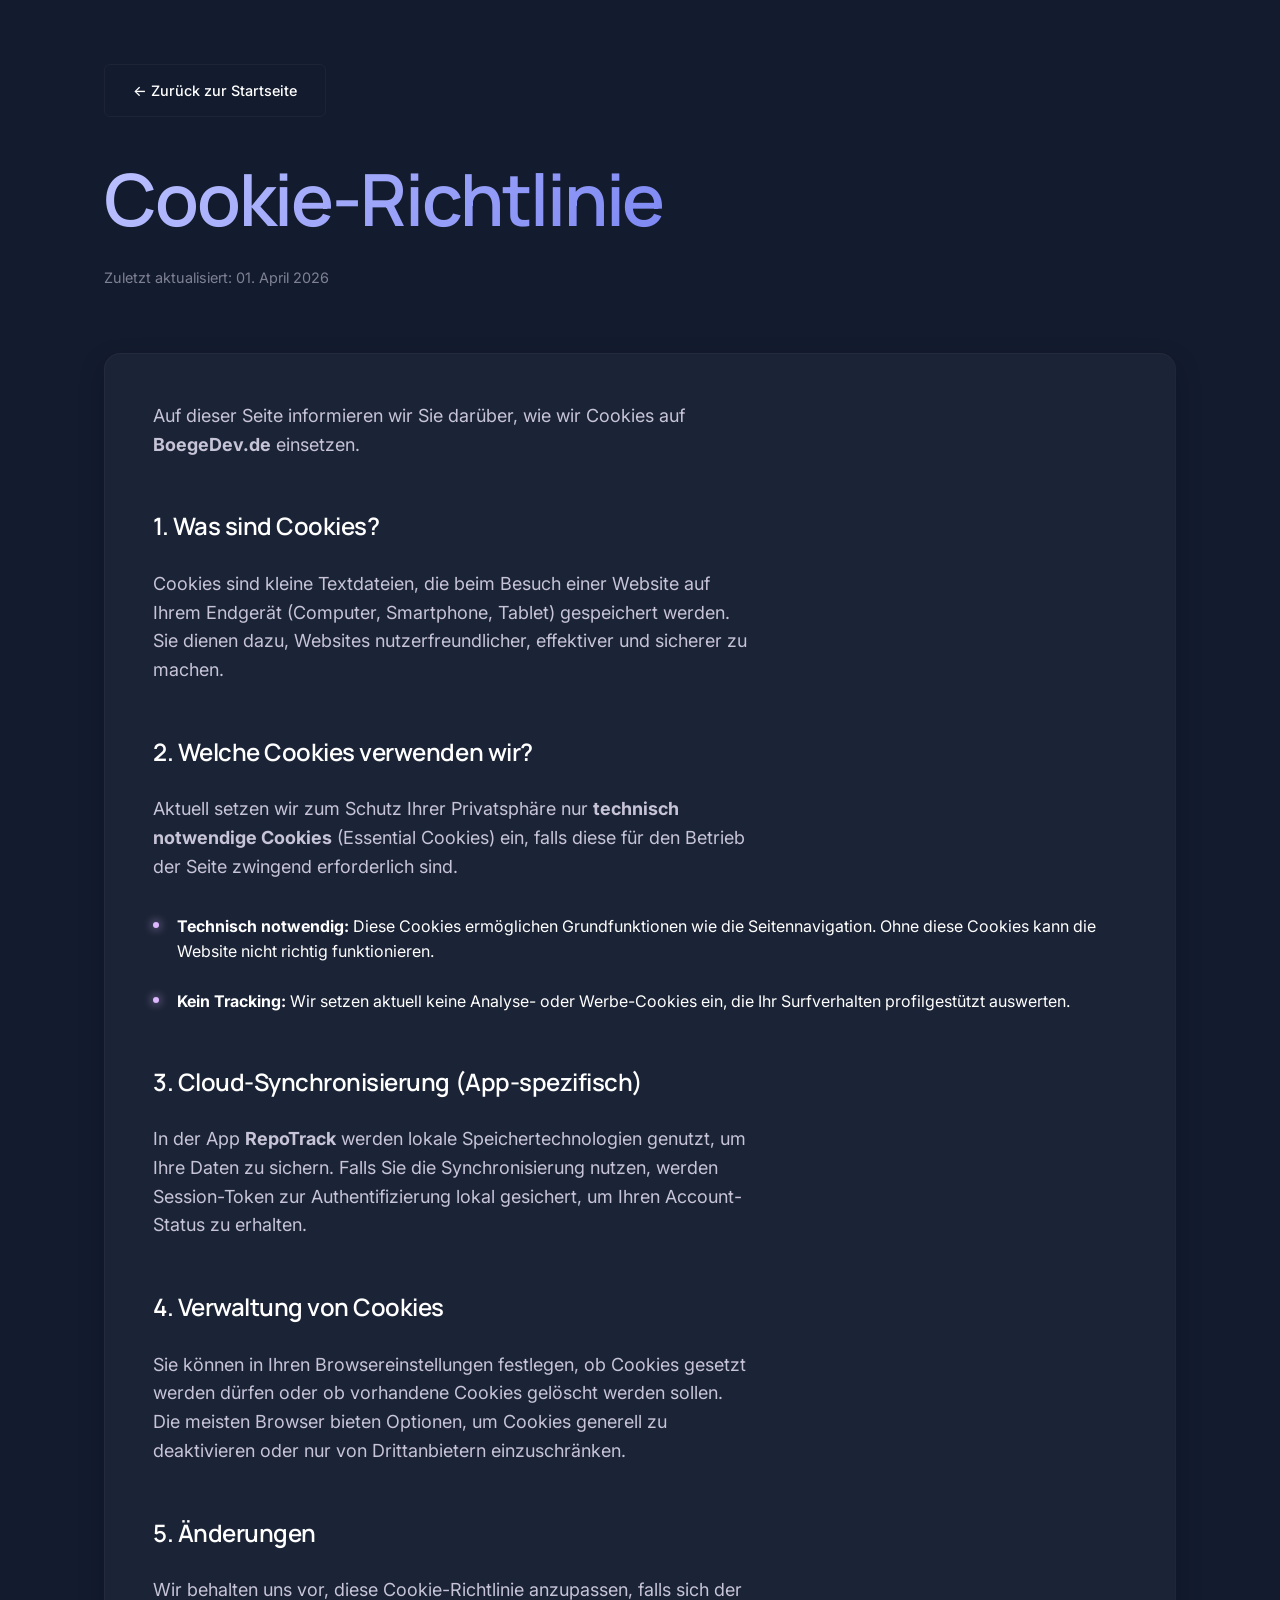
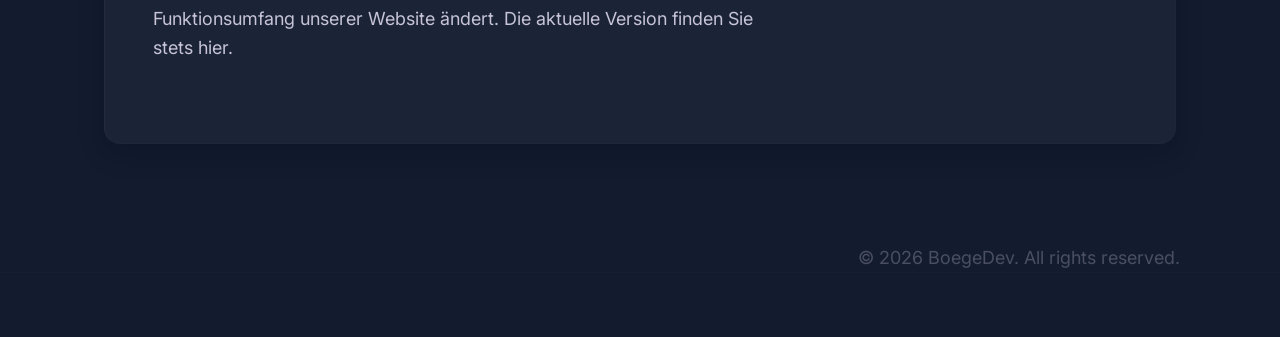
==== cookies.html @ b2dec090 "refactor: simplify footer and move legal info to separate pages" ====
<!DOCTYPE html>
<html lang="de">

<head>
    <meta charset="UTF-8">
    <meta name="viewport" content="width=device-width, initial-scale=1.0">
    <title>Cookie Policy | BoegeDev</title>
    <link rel="stylesheet" href="style.css">
    <meta name="description" content="Cookie-Richtlinie für BoegeDev. Erfahren Sie, wie wir Cookies verwenden.">
</head>

<body class="surface-low">

    <header class="section" style="padding-bottom: 2rem; padding-top: 4rem;">
        <div class="container">
            <a href="index.html" class="btn btn-secondary" style="margin-bottom: 2rem; font-size: 0.9rem;">&larr; Zurück zur Startseite</a>
            <h1 class="gradient-text">Cookie-Richtlinie</h1>
            <p style="font-size: 0.9rem; opacity: 0.6;">Zuletzt aktualisiert: 01. April 2026</p>
        </div>
    </header>

    <main class="section" style="padding-top: 0;">
        <div class="container">
            <div class="glass" style="padding: 3rem;">
                <p>Auf dieser Seite informieren wir Sie darüber, wie wir Cookies auf <strong>BoegeDev.de</strong> einsetzen.</p>

                <h2 style="font-size: 1.5rem; margin-top: 3rem;">1. Was sind Cookies?</h2>
                <p>Cookies sind kleine Textdateien, die beim Besuch einer Website auf Ihrem Endgerät (Computer, Smartphone, Tablet) gespeichert werden. Sie dienen dazu, Websites nutzerfreundlicher, effektiver und sicherer zu machen.</p>

                <h2 style="font-size: 1.5rem; margin-top: 3rem;">2. Welche Cookies verwenden wir?</h2>
                <p>Aktuell setzen wir zum Schutz Ihrer Privatsphäre nur <strong>technisch notwendige Cookies</strong> (Essential Cookies) ein, falls diese für den Betrieb der Seite zwingend erforderlich sind.</p>
                <ul class="features-list" style="margin-top: 1rem;">
                    <li><strong>Technisch notwendig:</strong> Diese Cookies ermöglichen Grundfunktionen wie die Seitennavigation. Ohne diese Cookies kann die Website nicht richtig funktionieren.</li>
                    <li><strong>Kein Tracking:</strong> Wir setzen aktuell keine Analyse- oder Werbe-Cookies ein, die Ihr Surfverhalten profilgestützt auswerten.</li>
                </ul>

                <h2 style="font-size: 1.5rem; margin-top: 3rem;">3. Cloud-Synchronisierung (App-spezifisch)</h2>
                <p>In der App <strong>RepoTrack</strong> werden lokale Speichertechnologien genutzt, um Ihre Daten zu sichern. Falls Sie die Synchronisierung nutzen, werden Session-Token zur Authentifizierung lokal gesichert, um Ihren Account-Status zu erhalten.</p>

                <h2 style="font-size: 1.5rem; margin-top: 3rem;">4. Verwaltung von Cookies</h2>
                <p>Sie können in Ihren Browsereinstellungen festlegen, ob Cookies gesetzt werden dürfen oder ob vorhandene Cookies gelöscht werden sollen. Die meisten Browser bieten Optionen, um Cookies generell zu deaktivieren oder nur von Drittanbietern einzuschränken.</p>

                <h2 style="font-size: 1.5rem; margin-top: 3rem;">5. Änderungen</h2>
                <p>Wir behalten uns vor, diese Cookie-Richtlinie anzupassen, falls sich der Funktionsumfang unserer Website ändert. Die aktuelle Version finden Sie stets hier.</p>
            </div>
        </div>
    </main>

    <footer class="site-footer" style="padding: 2rem 0;">
        <div class="container">
            <div class="copyright" style="text-align: center;">
                <p>&copy; 2026 BoegeDev. All rights reserved.</p>
            </div>
        </div>
    </footer>

</body>

</html>
---- style.css ----
@import url('https://fonts.googleapis.com/css2?family=Inter:ital,opsz,wght@0,14..32,100..900;1,14..32,100..900&family=Manrope:wght@200..800&display=swap');

:root {
  /* Colors */
  --surface: #0b1326;
  --surface-container-low: #131b2e;
  --surface-container-high: #222a3d;
  --surface-container-highest: #2d3449;
  --surface-bright: #1c2642;
  --primary: #bdc2ff;
  --primary-container: #7c87f3;
  --on-primary: #030612;
  --on-surface: #ffffff;
  --on-surface-variant: #c7c4d7;
  --outline-variant: #464554;
  --secondary: #ddb7ff;

  /* Typography */
  --font-display: 'Manrope', sans-serif;
  --font-body: 'Inter', sans-serif;
  
  /* Shadows */
  --ambient-shadow: 0 10px 25px rgba(6, 14, 32, 0.3);
  
  /* Border radius */
  --radius-md: 0.375rem;
  --radius-lg: 1rem;
}

* {
  box-sizing: border-box;
  margin: 0;
  padding: 0;
}

body {
  background-color: var(--surface);
  color: var(--on-surface);
  font-family: var(--font-body);
  font-size: 1rem;
  line-height: 1.6;
  -webkit-font-smoothing: antialiased;
  overflow-x: hidden;
}

/* Typography styles */
h1, h2, h3, h4 {
  font-family: var(--font-display);
  font-weight: 600;
  margin-bottom: 1.5rem;
}

h1 {
  font-size: 4.5rem;
  line-height: 1.2;
  letter-spacing: -0.03em;
  padding: 0.1em 0;
  margin-bottom: 1rem;
  background: linear-gradient(135deg, #ffffff 0%, var(--primary) 100%);
  -webkit-background-clip: text;
  background-clip: text;
  -webkit-text-fill-color: transparent;
  width: fit-content;
}

h2 {
  font-size: 3.5rem;
  letter-spacing: -0.02em;
}

p {
  color: var(--on-surface-variant);
  font-size: 1.125rem;
  max-width: 600px;
  margin-bottom: 2rem;
}

/* Layout Utilities */
.container {
  max-width: 1200px;
  margin: 0 auto;
  padding: 0 5%;
}

.section {
  padding-top: 4rem;
  padding-bottom: 4rem;
}

/* No-Line Rule & Surfaces */
.surface-low {
  background-color: var(--surface-container-low);
}

.surface-high {
  background-color: var(--surface-container-high);
}

.surface-highest {
  background-color: var(--surface-container-highest);
}

/* Glass & Gradients */
.glass {
  background-color: rgba(34, 42, 61, 0.6); /* surface-container-high @ 60% */
  backdrop-filter: blur(20px);
  -webkit-backdrop-filter: blur(20px);
  border-top: 1px solid rgba(70, 69, 84, 0.2); /* Ghost border highlight */
  border-left: 1px solid rgba(70, 69, 84, 0.2);
  border-right: 1px solid rgba(70, 69, 84, 0.1);
  border-bottom: 1px solid rgba(70, 69, 84, 0.1);
  box-shadow: var(--ambient-shadow);
  border-radius: var(--radius-lg);
}

.gradient-text {
  background: linear-gradient(135deg, var(--primary) 0%, var(--primary-container) 100%);
  -webkit-background-clip: text;
  background-clip: text;
  -webkit-text-fill-color: transparent;
}

/* Buttons */
.btn {
  display: inline-flex;
  align-items: center;
  justify-content: center;
  padding: 0.875rem 1.75rem;
  border-radius: var(--radius-md);
  font-weight: 500;
  font-size: 1rem;
  cursor: pointer;
  transition: all 0.3s cubic-bezier(0.25, 0.46, 0.45, 0.94);
  text-decoration: none;
  font-family: var(--font-body);
  border: none;
}

.btn-primary {
  background: linear-gradient(135deg, var(--primary) 0%, var(--primary-container) 100%);
  color: var(--on-primary);
}

.btn-primary:hover {
  transform: translateY(-2px);
  box-shadow: 0 10px 20px rgba(124, 135, 243, 0.3);
}

.btn-secondary {
  background-color: transparent;
  color: var(--on-surface);
  border: 1px solid rgba(70, 69, 84, 0.2); /* Ghost Border @ 20% */
}

.btn-secondary:hover {
  background-color: var(--surface-container-high);
  border-color: rgba(70, 69, 84, 0.4);
}

/* Specific Sections */

/* Hero */
.hero {
  min-height: 70vh;
  display: flex;
  align-items: center;
  position: relative;
  overflow: hidden;
  padding-top: 6rem;
  padding-bottom: 2rem;
}

/* Asymmetry in Hero */
.hero .container {
  display: flex;
  flex-direction: column;
  align-items: flex-start;
  position: relative;
  z-index: 2;
}

.hero p {
  font-size: 1.25rem;
  max-width: 700px;
  margin-top: 1rem;
}

.hero::after {
  content: '';
  position: absolute;
  top: 10%;
  right: -10%;
  width: 60vw;
  height: 60vw;
  background: radial-gradient(circle, rgba(124,135,243,0.15) 0%, rgba(11,19,38,0) 70%);
  border-radius: 50%;
  z-index: 1;
  pointer-events: none;
}

/* Featured Project */
.featured-project {
  position: relative;
  z-index: 2;
}

.project-card {
  display: grid;
  grid-template-columns: 1fr 1.2fr;
  gap: 2rem;
  padding: 2.5rem;
  margin-top: 2rem;
}

/* Override padding for smaller screens */
@media (max-width: 992px) {
  .project-card {
    grid-template-columns: 1fr;
    padding: 1.5rem;
    gap: 1.5rem;
  }
}

.project-content {
  display: flex;
  flex-direction: column;
  justify-content: flex-start;
}

.project-logo-custom {
  font-family: var(--font-display);
  font-weight: 800;
  font-size: 3rem;
  letter-spacing: -0.03em;
  margin-bottom: 2.5rem;
  margin-top: 0;
  display: flex;
  align-items: center;
  white-space: nowrap;
}

.logo-repo {
  color: #fff;
}

.logo-track {
  color: #5865f2; /* A more vibrant, saturated blue */
}

.features-list {
  list-style: none;
  margin-top: 1.5rem;
}

.features-list li {
  margin-bottom: 1.5rem;
  position: relative;
  padding-left: 1.5rem;
}

.features-list li::before {
  content: '';
  position: absolute;
  left: 0;
  top: 8px;
  width: 6px;
  height: 6px;
  background-color: var(--secondary);
  border-radius: 50%;
  box-shadow: 0 0 10px var(--secondary);
}

.features-list h4 {
  font-family: var(--font-body);
  color: var(--on-surface);
  font-size: 1.125rem;
  margin-bottom: 0.25rem;
}

.features-list p {
  font-size: 0.95rem;
  margin-bottom: 0;
  color: var(--on-surface-variant);
}

.project-preview {
  display: flex;
  align-items: center;
  justify-content: center;
  position: relative;
}

.project-preview img.app-screenshot {
  width: 100%;
  border-radius: var(--radius-lg);
  box-shadow: 0 16px 32px rgba(0, 0, 0, 0.4), 0 0 0 1px rgba(255, 255, 255, 0.05);
  border: 6px solid var(--surface-container-highest);
  transition: transform 0.3s ease, box-shadow 0.3s ease;
}

.project-preview:hover img.app-screenshot {
  transform: translateY(-5px);
  box-shadow: 0 20px 40px rgba(0, 0, 0, 0.5), 0 0 0 1px rgba(255, 255, 255, 0.1);
}

/* Sneak Peek */
.sneak-peek {
  text-align: center;
  display: flex;
  flex-direction: column;
  align-items: center;
}

.sneak-peek h2 {
  margin-bottom: 1rem;
}

/* Footer & Impressum */
.site-footer {
  padding: 3rem 0 2rem;
  border-top: 1px solid rgba(70, 69, 84, 0.1);
  margin-top: 4rem;
}

.site-footer .container {
  position: relative;
}

.footer-content {
  display: flex;
  justify-content: space-between;
  align-items: flex-start;
  flex-wrap: wrap;
  gap: 1.5rem;
  margin-bottom: 2rem;
}

.footer-links {
  display: flex;
  gap: 2rem;
  flex-wrap: wrap;
}

.footer-links a {
  color: var(--on-surface-variant);
  text-decoration: none;
  font-size: 0.875rem;
  transition: color 0.2s ease;
}

.footer-links a:hover {
  color: var(--primary);
}

.footer-bottom {
  display: flex;
  justify-content: space-between;
  align-items: flex-end;
  gap: 2rem;
  margin-top: 2rem;
  border-top: 1px solid rgba(70, 69, 84, 0.05);
  padding-top: 2rem;
}

.impressum-horizontal {
  display: flex;
  gap: 2.5rem;
  font-size: 0.75rem;
  color: var(--on-surface-variant);
  opacity: 0.7;
  text-align: left;
}

.impressum-group {
  display: flex;
  flex-direction: column;
  gap: 0.125rem;
}

.impressum-group strong {
  color: var(--on-surface);
  font-size: 0.8rem;
  margin-bottom: 0.25rem;
}

.copyright {
  position: absolute;
  right: 5%;
  bottom: 0;
  font-size: 0.7rem;
  color: var(--on-surface-variant);
  opacity: 0.3;
  white-space: nowrap;
}

/* Status Chip */
.status-chip {
  display: inline-block;
  background-color: rgba(221, 183, 255, 0.1);
  color: var(--secondary);
  padding: 0.25rem 0.75rem;
  border-radius: var(--radius-md);
  font-size: 0.875rem;
  font-weight: 500;
  margin-bottom: 1.5rem;
  border: 1px solid rgba(221, 183, 255, 0.2);
}

/* Animations */
@keyframes float {
  0% { transform: translateY(0px); }
  50% { transform: translateY(-15px); }
  100% { transform: translateY(0px); }
}

.floating {
  animation: float 6s ease-in-out infinite;
}
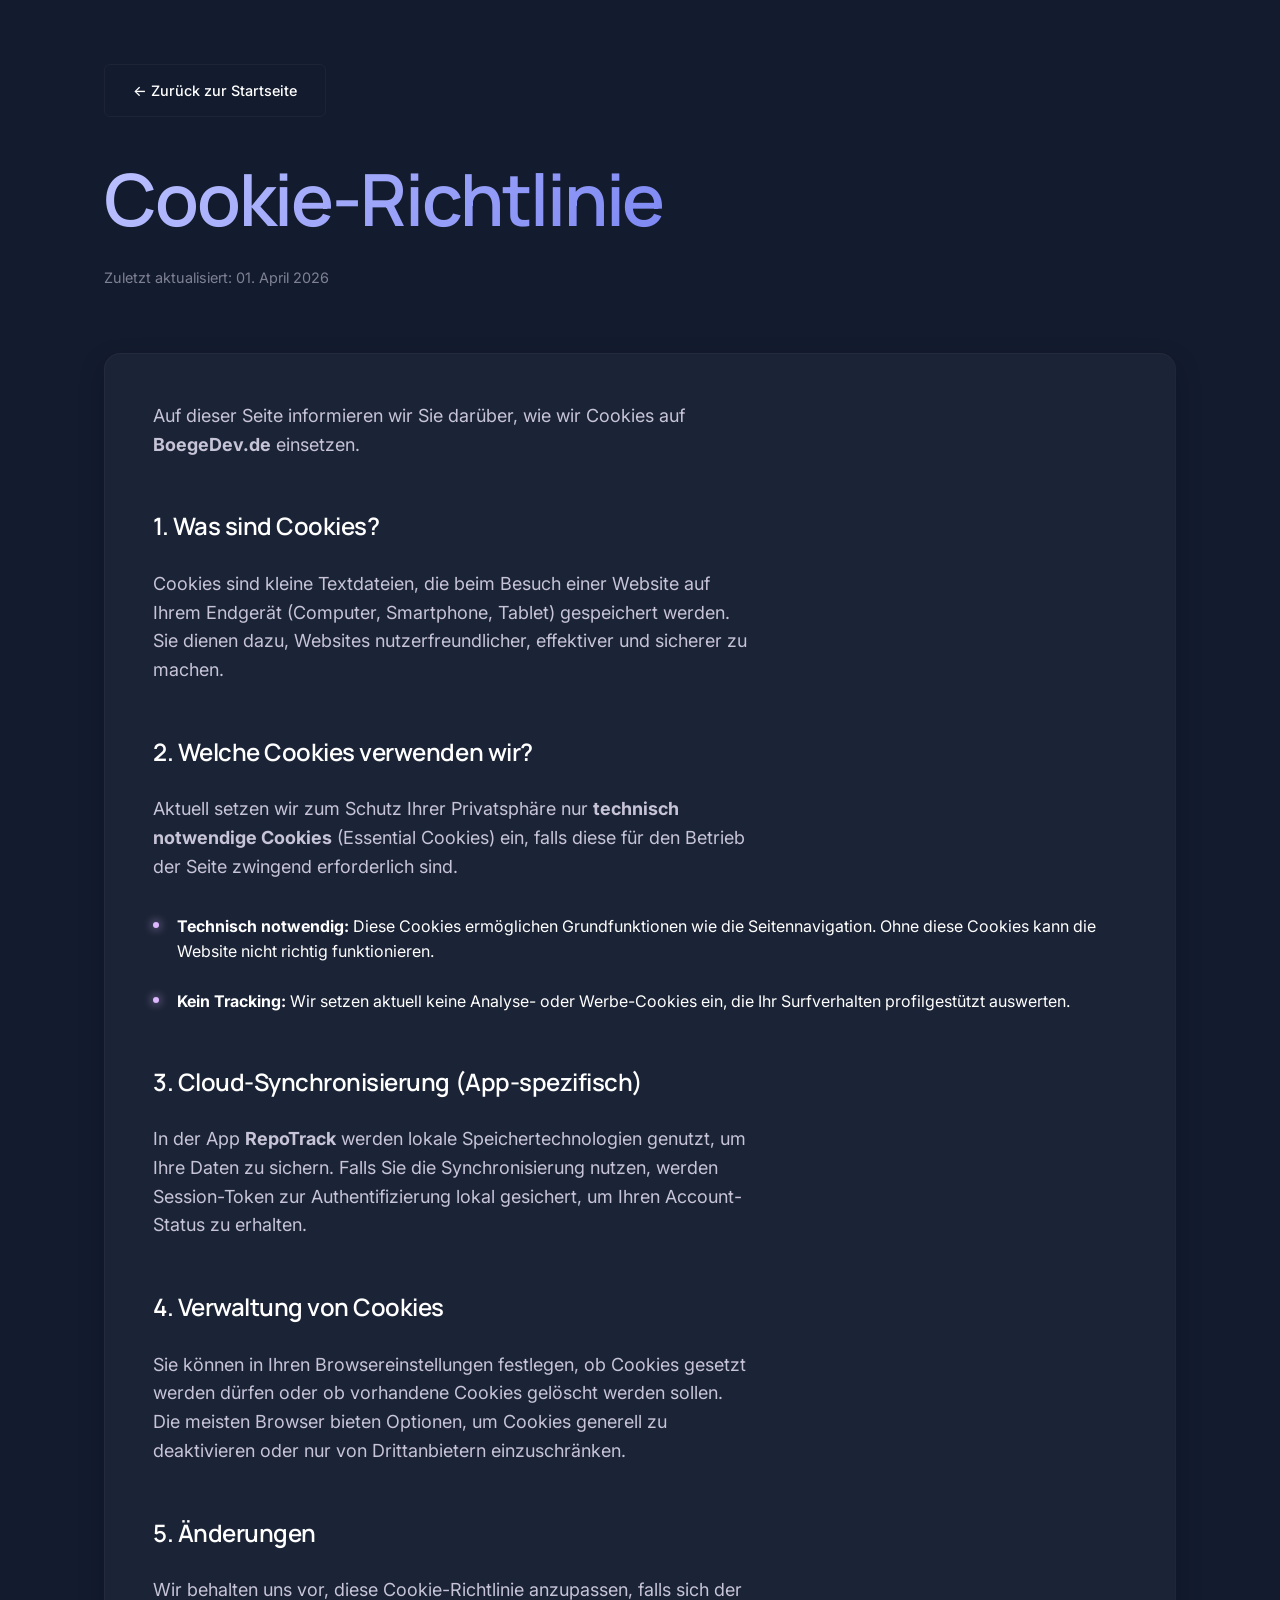
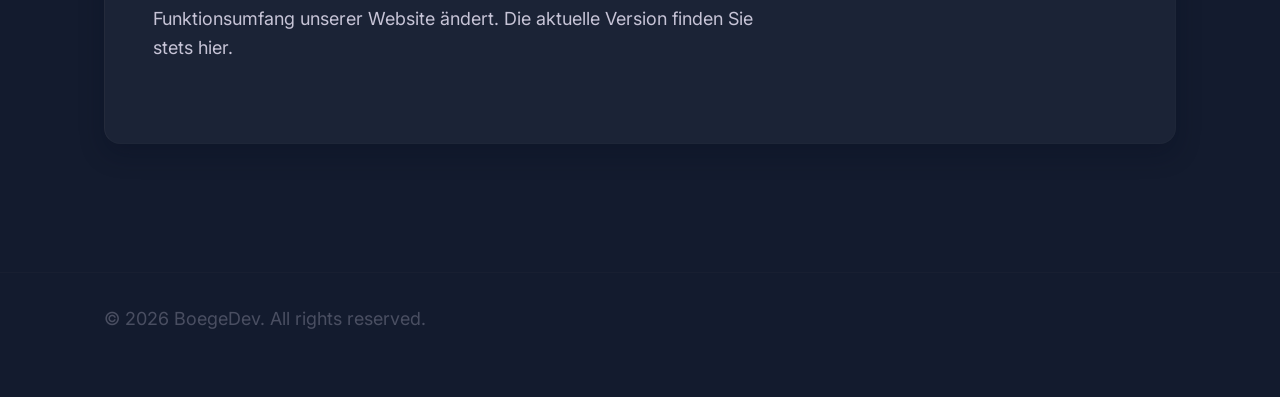
==== commit f624eb88: "fix: footer copyright overlap on mobile and improve responsiveness" ====
--- a/cookies.html
+++ b/cookies.html
@@ -48,8 +48,10 @@
 
     <footer class="site-footer" style="padding: 2rem 0;">
         <div class="container">
-            <div class="copyright" style="text-align: center;">
-                <p>&copy; 2026 BoegeDev. All rights reserved.</p>
+            <div class="footer-content">
+                <div class="copyright">
+                    <p>&copy; 2026 BoegeDev. All rights reserved.</p>
+                </div>
             </div>
         </div>
     </footer>
--- a/style.css
+++ b/style.css
@@ -329,10 +329,9 @@
 .footer-content {
   display: flex;
   justify-content: space-between;
-  align-items: flex-start;
+  align-items: center;
   flex-wrap: wrap;
-  gap: 1.5rem;
-  margin-bottom: 2rem;
+  gap: 2rem;
 }
 
 .footer-links {
@@ -353,13 +352,7 @@
 }
 
 .footer-bottom {
-  display: flex;
-  justify-content: space-between;
-  align-items: flex-end;
-  gap: 2rem;
-  margin-top: 2rem;
-  border-top: 1px solid rgba(70, 69, 84, 0.05);
-  padding-top: 2rem;
+  display: none; /* Removed as we moved everything up */
 }
 
 .impressum-horizontal {
@@ -384,13 +377,19 @@
 }
 
 .copyright {
-  position: absolute;
-  right: 5%;
-  bottom: 0;
   font-size: 0.7rem;
   color: var(--on-surface-variant);
   opacity: 0.3;
   white-space: nowrap;
+}
+
+@media (max-width: 600px) {
+  .footer-content {
+    flex-direction: column;
+    align-items: center;
+    text-align: center;
+    gap: 1.5rem;
+  }
 }
 
 /* Status Chip */
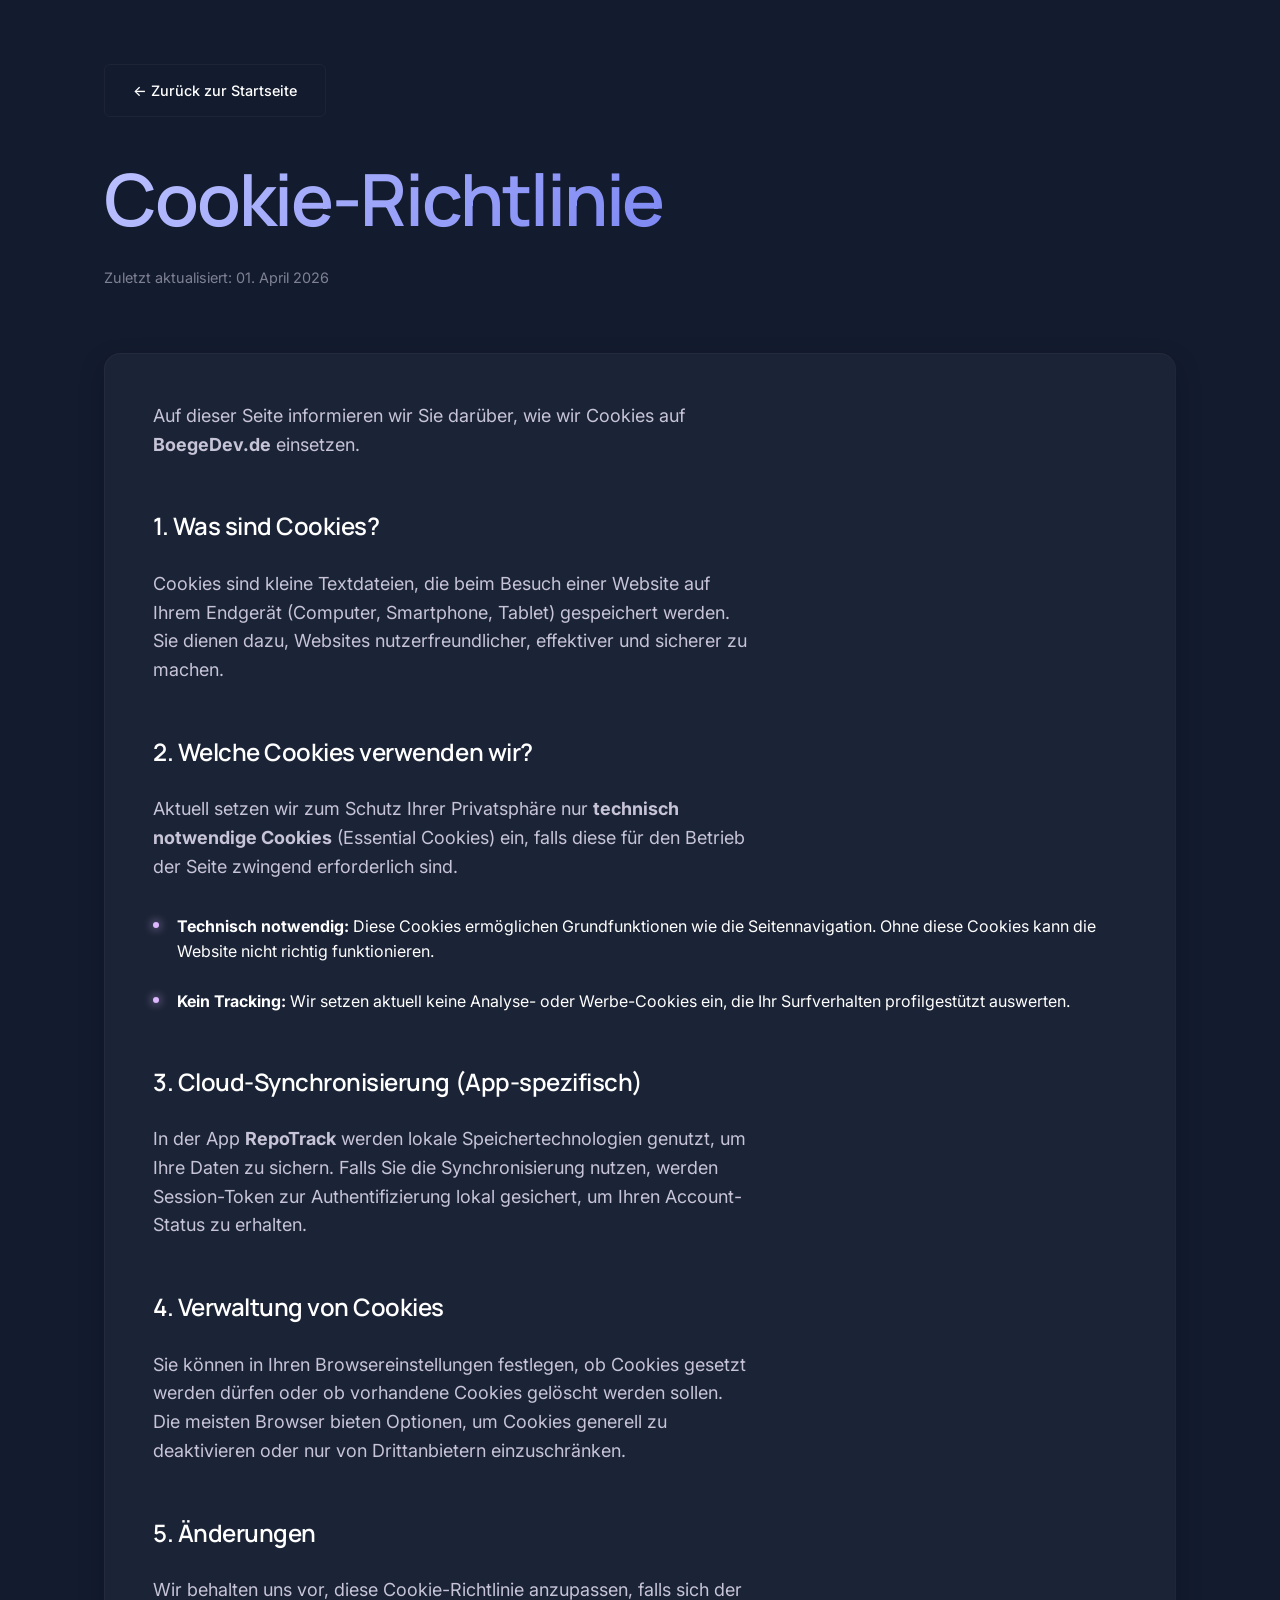
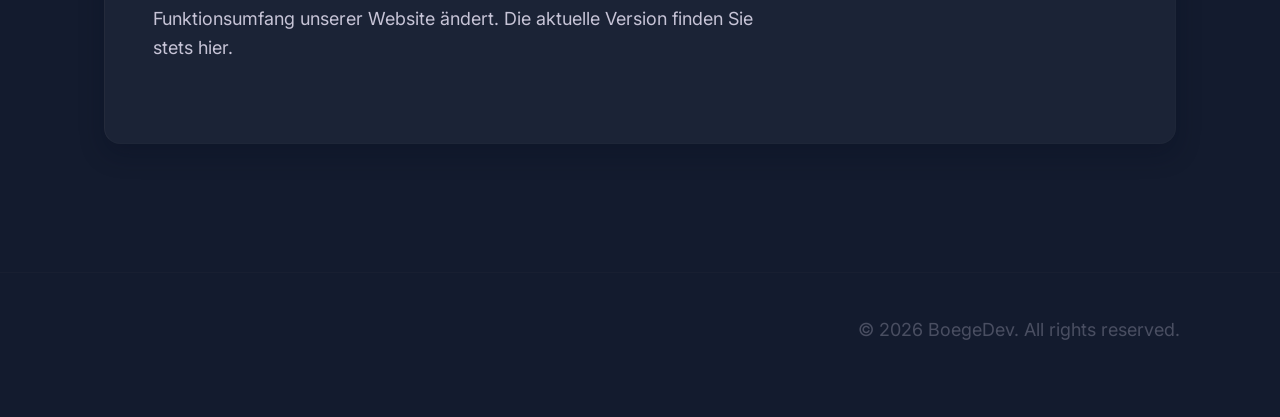
==== commit 988d738e: "Refactor footer layout for consistent bottom-right copyright positioning" ====
--- a/cookies.html
+++ b/cookies.html
@@ -49,9 +49,9 @@
     <footer class="site-footer" style="padding: 2rem 0;">
         <div class="container">
             <div class="footer-content">
-                <div class="copyright">
-                    <p>&copy; 2026 BoegeDev. All rights reserved.</p>
-                </div>
+            </div>
+            <div class="copyright">
+                <p>&copy; 2026 BoegeDev. All rights reserved.</p>
             </div>
         </div>
     </footer>
--- a/style.css
+++ b/style.css
@@ -324,6 +324,13 @@
 
 .site-footer .container {
   position: relative;
+  min-height: 5rem;
+}
+
+@media (max-width: 600px) {
+  .site-footer .container {
+    min-height: 8rem;
+  }
 }
 
 .footer-content {
@@ -332,6 +339,7 @@
   align-items: center;
   flex-wrap: wrap;
   gap: 2rem;
+  padding-bottom: 1rem; /* Space for the absolute copyright */
 }
 
 .footer-links {
@@ -377,10 +385,15 @@
 }
 
 .copyright {
+  position: absolute;
+  right: 5%;
+  bottom: 0.5rem;
   font-size: 0.7rem;
   color: var(--on-surface-variant);
   opacity: 0.3;
   white-space: nowrap;
+  text-align: right;
+  width: auto;
 }
 
 @media (max-width: 600px) {
@@ -389,6 +402,7 @@
     align-items: center;
     text-align: center;
     gap: 1.5rem;
+    padding-bottom: 2rem; /* More space on mobile */
   }
 }
 
